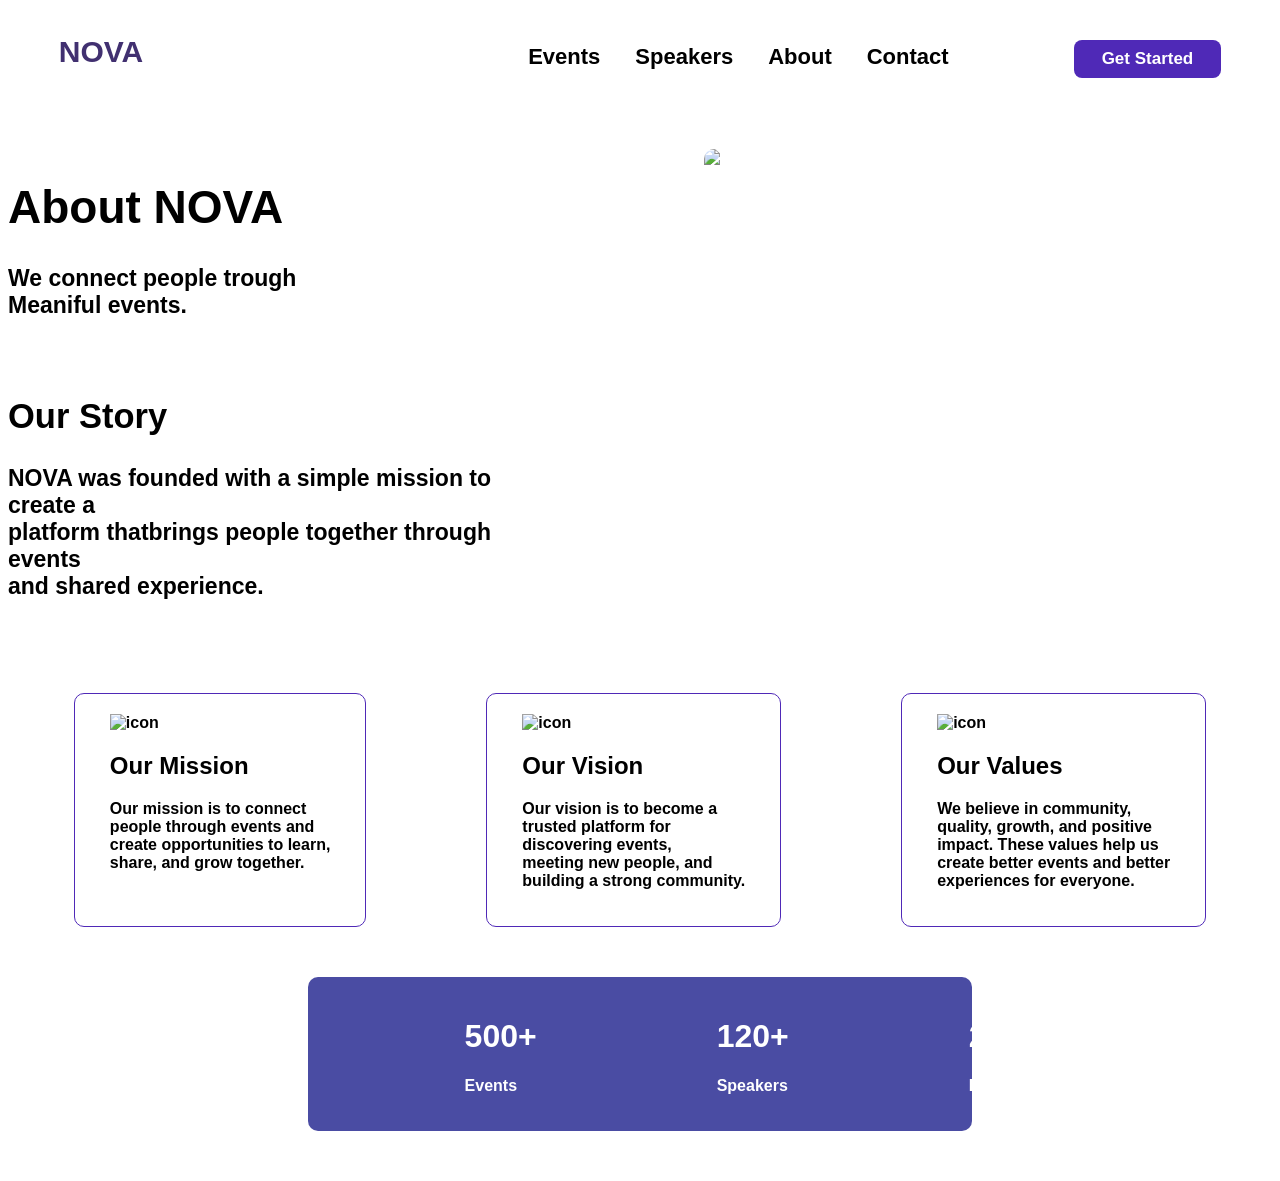
==== about.html @ ab385ade "Add files via upload" ====
<!DOCTYPE html>
<html lang="en">

<head>
    <meta charset="UTF-8" />
    <meta name="viewport" content="width=device-width, initial-scale=1.0" />
    <title>NOVA</title>
    <link rel="stylesheet" href="https://unpkg.com/aos@2.3.1/dist/aos.css" />
    <link rel="stylesheet" href="style.css" />
</head>

<body>
    <header>
        <div>
            <a href="index.html">
                <h1 data-aos="fade-right" data-aos-delay="100" data-aos-duration="600"><span>NOVA</span></h1>
            </a>
        </div>
        <a href="events.html" data-aos="fade-right" data-aos-delay="100" data-aos-duration="700">Events</a>
        <a href="speakers.html" data-aos="fade-right" data-aos-delay="150" data-aos-duration="800">Speakers</a>
        <a href="about.html" data-aos="fade-right" data-aos-delay="200" data-aos-duration="900">About</a>
        <a href="contact.html" data-aos="fade-right" data-aos-delay="250" data-aos-duration="1000">Contact</a>
        <div data-aos="fade-right" data-aos-delay="300" data-aos-duration="1100">
            <a href="contact.html">
                <button>Get Started</button>
            </a>
        </div>
    </header>

<main class="about">
   <div class="abn">
    <div> 
    <h1 data-aos="fade-right" data-aos-duration="500" data-aos-delay="200">About NOVA</h1>
    <p data-aos="fade-right" data-aos-duration="600" data-aos-delay="250">We connect people trough<br>Meaniful events.</p><br>
    <h2 data-aos="fade-right" data-aos-duration="500" data-aos-delay="200">Our Story</h2>
    <p data-aos="fade-right" data-aos-duration="600" data-aos-delay="250">NOVA was founded with a simple mission to create a<br>  platform thatbrings people together through events<br> and shared experience.</p>
    </div>
     <img src="images1/dis.avif" data-aos="fade-left" data-aos-duration="600" data-aos-delay="200">
   </div>
   <div class="mission">
        <div   data-aos="fade-up" data-aos-duration="500" data-aos-delay="200">
    <img src="images1/mission.png" alt="icon">
    <h2>Our Mission</h2>
    <p>Our mission is to connect<br> people through events and<br> create opportunities to learn,<br> share, and grow together.</p>
    </div>
   <div data-aos="fade-up" data-aos-duration="600" data-aos-delay="300">
    <img src="images1/vision.png" alt="icon">
    <h2>Our Vision</h2>
    <p>Our vision is to become a<br> trusted platform for<br> discovering events,<br> meeting new people, and<br> building a strong community.</p>
    </div>
    <div data-aos="fade-up" data-aos-duration="700" data-aos-delay="400">
    <img src="images1/core-values.png" alt="icon">
    <h2>Our Values</h2>
    <p>We believe in community,<br> quality, growth, and positive<br> impact. These values help us<br> create better events and better<br> experiences for everyone.</p>
    </div>
   </div>
   <div class="ev500" data-aos="fade-up" data-aos-duration="700" data-aos-delay="400">
    <div data-aos="fade-up" data-aos-duration="700" data-aos-delay="400">
    <h1>10+</h1>
  <p>Contries</p>
</div>
    <div data-aos="fade-up" data-aos-duration="700" data-aos-delay="400">
    <h1>500+</h1>
  <p>Events</p>
</div>
  <div data-aos="fade-up" data-aos-duration="700" data-aos-delay="400">
    <h1>120+</h1>
  <p>Speakers</p>
</div>
  <div data-aos="fade-up" data-aos-duration="700" data-aos-delay="400">
    <h1>25K+</h1>
  <p>Participants</p>
</div>
   </div>
</main>

         <script src="https://unpkg.com/aos@2.3.1/dist/aos.js"></script>
    <script>
        AOS.init((once = true));
    </script>
</body>

</html>
---- style.css ----
header{
    display: flex;
    justify-content: center;
    text-align: center;
    gap: 35px;
}
header a{
    text-decoration: none;
    color: black;
    font-size: 22px;
    margin-top: 36px;
}
header h1{
    font-size: 30px;
   margin-top: 27px;
   font-weight: bolder;
   font-family: Verdana, Geneva, Tahoma, sans-serif;
   margin-right: 350px;
}
header button{
    font-family: 'Trebuchet MS', 'Lucida Sans Unicode', 'Lucida Grande', 'Lucida Sans', Arial, sans-serif;
    font-weight: bold;
    margin-top: 32px;
    margin-left: 90px;
    font-size: 17px;
    padding: 9px 28px;
    border: none;
    border-radius: 8px;
    background-color: #4f29b7;
    color: white;
    transition: 0.4s ease-in-out !important;
}
header button:hover{
    transform: translateY(-3px);
    background-color: rgb(115, 86, 192);
    color: rgb(221, 221, 221);
}
body{
    font-family: 'Trebuchet MS', 'Lucida Sans Unicode', 'Lucida Grande', 'Lucida Sans', Arial, sans-serif;
    font-weight: bold;
}
.hero{
    display: flex;
    gap: 60px;
    text-align: center;
    justify-content: center;
    margin-top: 50px;
}
.hero div{
    border: none;
    box-shadow: 2px 5px 15px rgb(115, 86, 192) ;
    padding: 10px 30px;
    width: 6cm;
    height: 5cm;
    border-radius: 8px;
}
.discover{
    justify-content: center;
    text-align:center ;
}
.discover h1{
    font-size: 90px;
}
.discover p{
    font-size: 22px;
}
span{
    color: rgb(65, 48, 112);
}
.featured{
    display: flex;
    flex-wrap: wrap;
    gap: 70px;
    justify-content: center;
    margin-top: 50px;
    margin-bottom: 50px;
    margin-left: 50px;
    margin-right: 50px;
}
.featured img{
    border-radius: 7px;
    width: 400px;
    height: 250px;
}
.featured button{
    font-family: 'Trebuchet MS', 'Lucida Sans Unicode', 'Lucida Grande', 'Lucida Sans', Arial, sans-serif;
    font-weight: bold;
    font-size: 19px;
    border: none;
    border-radius: 8px;
    background-color: #ffffff;
    color:   #4f29b7;
    cursor: pointer;
    transition: 0.4s ease-in-out !important;
}
.categories{
    display: flex;
    gap: 23px;
    justify-content: center;
    margin-top: 50px;
    margin-bottom: 50px;
}
.categories div{
    background-color: rgb(249, 245, 250);
    width: 5cm;
    padding: 10px 0px 0px 10px;
    border-radius: 9px;
}
.annual{
    justify-content: center;
    text-align: center;
    margin-top: 50px;
    margin-bottom: 50px;
    display: flex;
}
.annual div{
    background-color: #ede7ff;
    padding: 20px 400px;
    border-radius: 10px;
     transition: 0.4s ease-in-out !important;
}
.annual div:hover{
    transform: translateY(-5px);
    background-color: #b9baf8;
    border-radius: 15px;
}
.annual button{
    font-family: 'Trebuchet MS', 'Lucida Sans Unicode', 'Lucida Grande', 'Lucida Sans', Arial, sans-serif;
    font-weight: bold;
    font-size: 13px;
    padding: 9px 28px;
    border: none;
    border-radius: 8px;
    background-color: #4f29b7;
    color: white;
    transition: 0.6s ease-in-out !important;
}
.annual button:hover{
    transform: translateY(-3px);
    background-color: rgb(115, 86, 192);
    color: rgb(221, 221, 221);
}
.Speakers img{
    width: 260px;
    height: 260px;
    border-radius: 10px;
}
.Speakers{
    display: flex;
    flex-wrap: wrap;
    margin-left: 70px;
    margin-right: 70px;
    justify-content: center;
    gap: 80px;
    margin-bottom: 50px;
}
.Speakers div{
    border-radius: 10px;
    border: 1px solid grey;
    text-align: center;
    pad: 10px;
}
.ready div{
    background-color: #ece7fa;
    border-radius: 8px;
    padding: 20px 300px;
    transition: 0.6s ease-in-out !important;
}
.ready div:hover{
    transform: translateY(-5px);
    background-color: #b9baf8;
    border-radius: 15px;
}
.ready{
        display: flex;
        justify-content: center;
        text-align: center;
        margin-top: 60px;
        margin-bottom: 60px;
}
.ready button{
  font-family: 'Trebuchet MS', 'Lucida Sans Unicode', 'Lucida Grande', 'Lucida Sans', Arial, sans-serif;
    font-weight: bold;
    font-size: 13px;
    padding: 9px 28px;
    border: none;
    border-radius: 8px;
    background-color: #4f29b7;
    color: white;
    transition: 0.4s ease-in-out !important;
}
.ready button:hover{
        transform: translateY(-3px);
    background-color: rgb(115, 86, 192);
    color: rgb(221, 221, 221);
}
.Speakers1 img{
    width: 260px;
    height: 260px;
    border-radius: 10px;
}
.Speakers1{
    display: flex;
    flex-wrap: wrap;
    margin-left: 200px;
    margin-right: 200px;
    justify-content: center;
    gap: 80px;
    margin-bottom: 50px;
}
.Speakers1 div{
    border-radius: 10px;
    border: 1px solid grey;
    text-align: center;
}
.Contact{
    margin-top: 50px;
    display: flex;
    justify-content: center;
    gap: 220px;
}
.lets{
    font-size: 22px;
}
input{
    padding: 15px 150px;
    margin-top: 15px;
    border-radius: 5px;
    border: 1px solid  #4f29b7;
}
#message{
    margin-top: 15px;
     border: 1px solid  #4f29b7;
     border-radius: 5px;
}
#submit{
     padding: 15px 170px;
     background-color:  #4f29b7;
     font-weight: bold;
     font-size: 18px;
     border: none;
     color: white;
}
.send{
    margin-top: 50px;
}
::placeholder{
    color: #4f29b7;
    text-align: center;
}
.abn{
    display: flex;
    justify-content: center;
    gap: 150px;
    font-size: 23px;
    margin-top: 60px;
    margin-bottom: 50px;
}
.abn img{
    border-radius: 10px;
    width: 600px;
}
.mission{
    display: flex;
    justify-content: center;
    gap: 120px;
    margin-top: 70px;
    margin-bottom: 50px;
}
.mission div{
    border: 1px solid #4f29b7;
    border-radius: 10px;
    padding: 20px 35px;
}
.ev500{
    display: flex;
    justify-content: center;
    gap: 180px;
    margin-bottom: 50px;
    background-color: #4a4ca3;
    padding: 20px;
    margin-left: 300px;
    margin-right: 300px;
    border-radius: 10px;
    color: white;
}
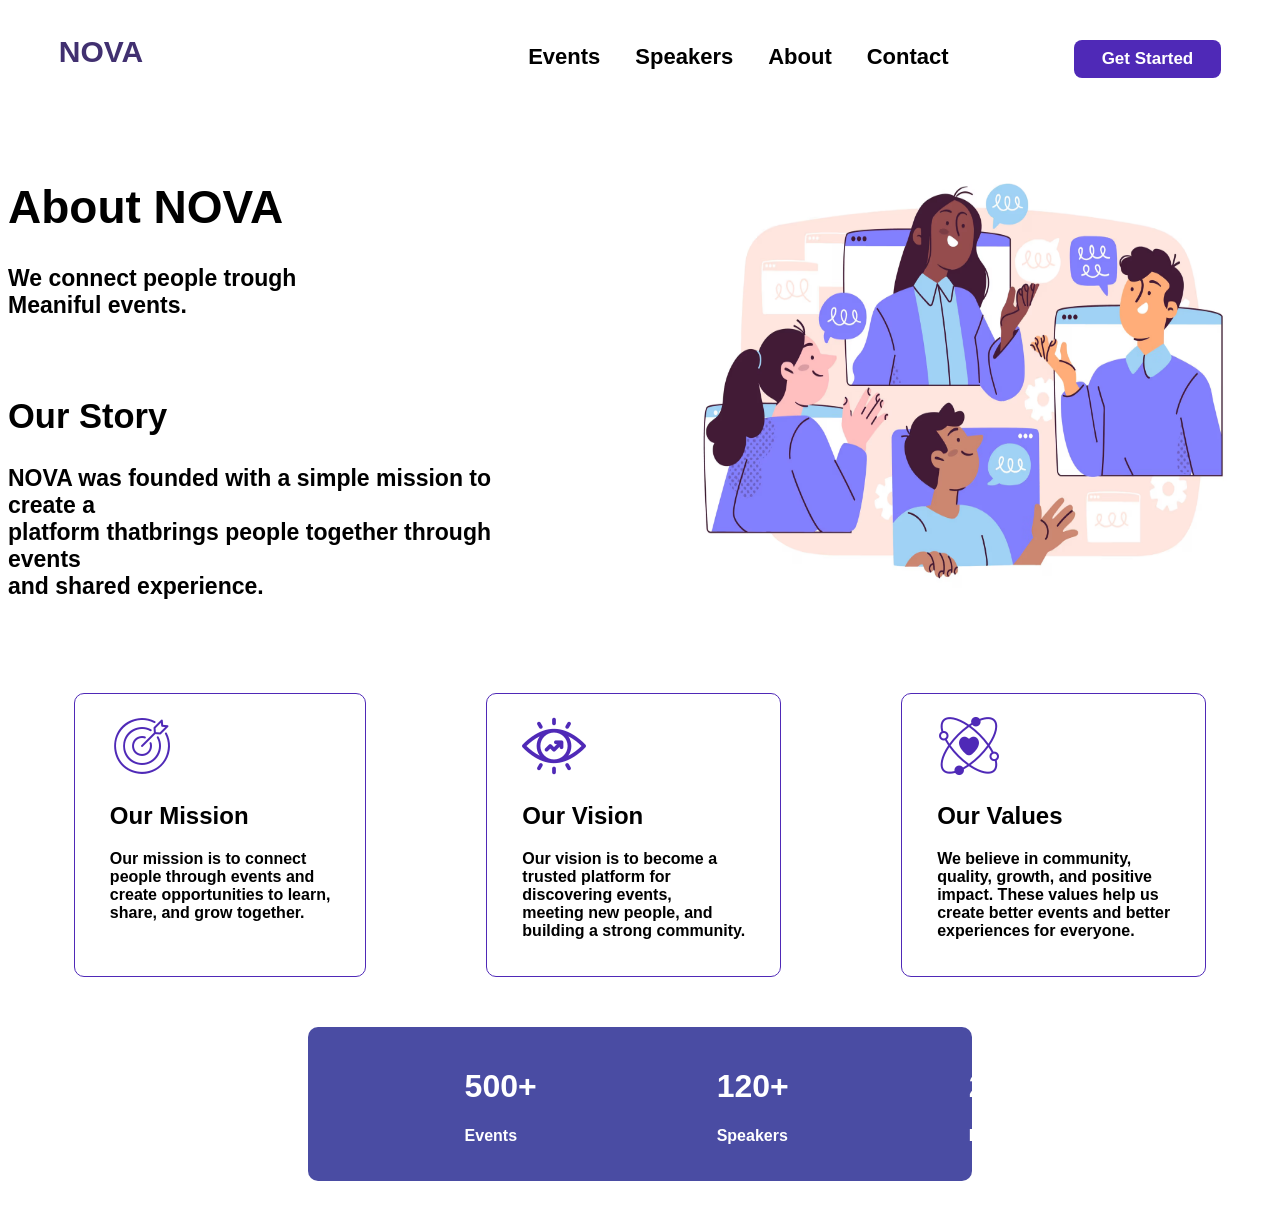
==== commit d864da66: "Update about.html" ====
--- a/about.html
+++ b/about.html
@@ -35,21 +35,21 @@
     <h2 data-aos="fade-right" data-aos-duration="500" data-aos-delay="200">Our Story</h2>
     <p data-aos="fade-right" data-aos-duration="600" data-aos-delay="250">NOVA was founded with a simple mission to create a<br>  platform thatbrings people together through events<br> and shared experience.</p>
     </div>
-     <img src="images1/dis.avif" data-aos="fade-left" data-aos-duration="600" data-aos-delay="200">
+     <img src="dis.avif" data-aos="fade-left" data-aos-duration="600" data-aos-delay="200">
    </div>
    <div class="mission">
         <div   data-aos="fade-up" data-aos-duration="500" data-aos-delay="200">
-    <img src="images1/mission.png" alt="icon">
+    <img src="mission.png" alt="icon">
     <h2>Our Mission</h2>
     <p>Our mission is to connect<br> people through events and<br> create opportunities to learn,<br> share, and grow together.</p>
     </div>
    <div data-aos="fade-up" data-aos-duration="600" data-aos-delay="300">
-    <img src="images1/vision.png" alt="icon">
+    <img src="vision.png" alt="icon">
     <h2>Our Vision</h2>
     <p>Our vision is to become a<br> trusted platform for<br> discovering events,<br> meeting new people, and<br> building a strong community.</p>
     </div>
     <div data-aos="fade-up" data-aos-duration="700" data-aos-delay="400">
-    <img src="images1/core-values.png" alt="icon">
+    <img src="core-values.png" alt="icon">
     <h2>Our Values</h2>
     <p>We believe in community,<br> quality, growth, and positive<br> impact. These values help us<br> create better events and better<br> experiences for everyone.</p>
     </div>
@@ -80,4 +80,4 @@
     </script>
 </body>
 
-</html>+</html>
